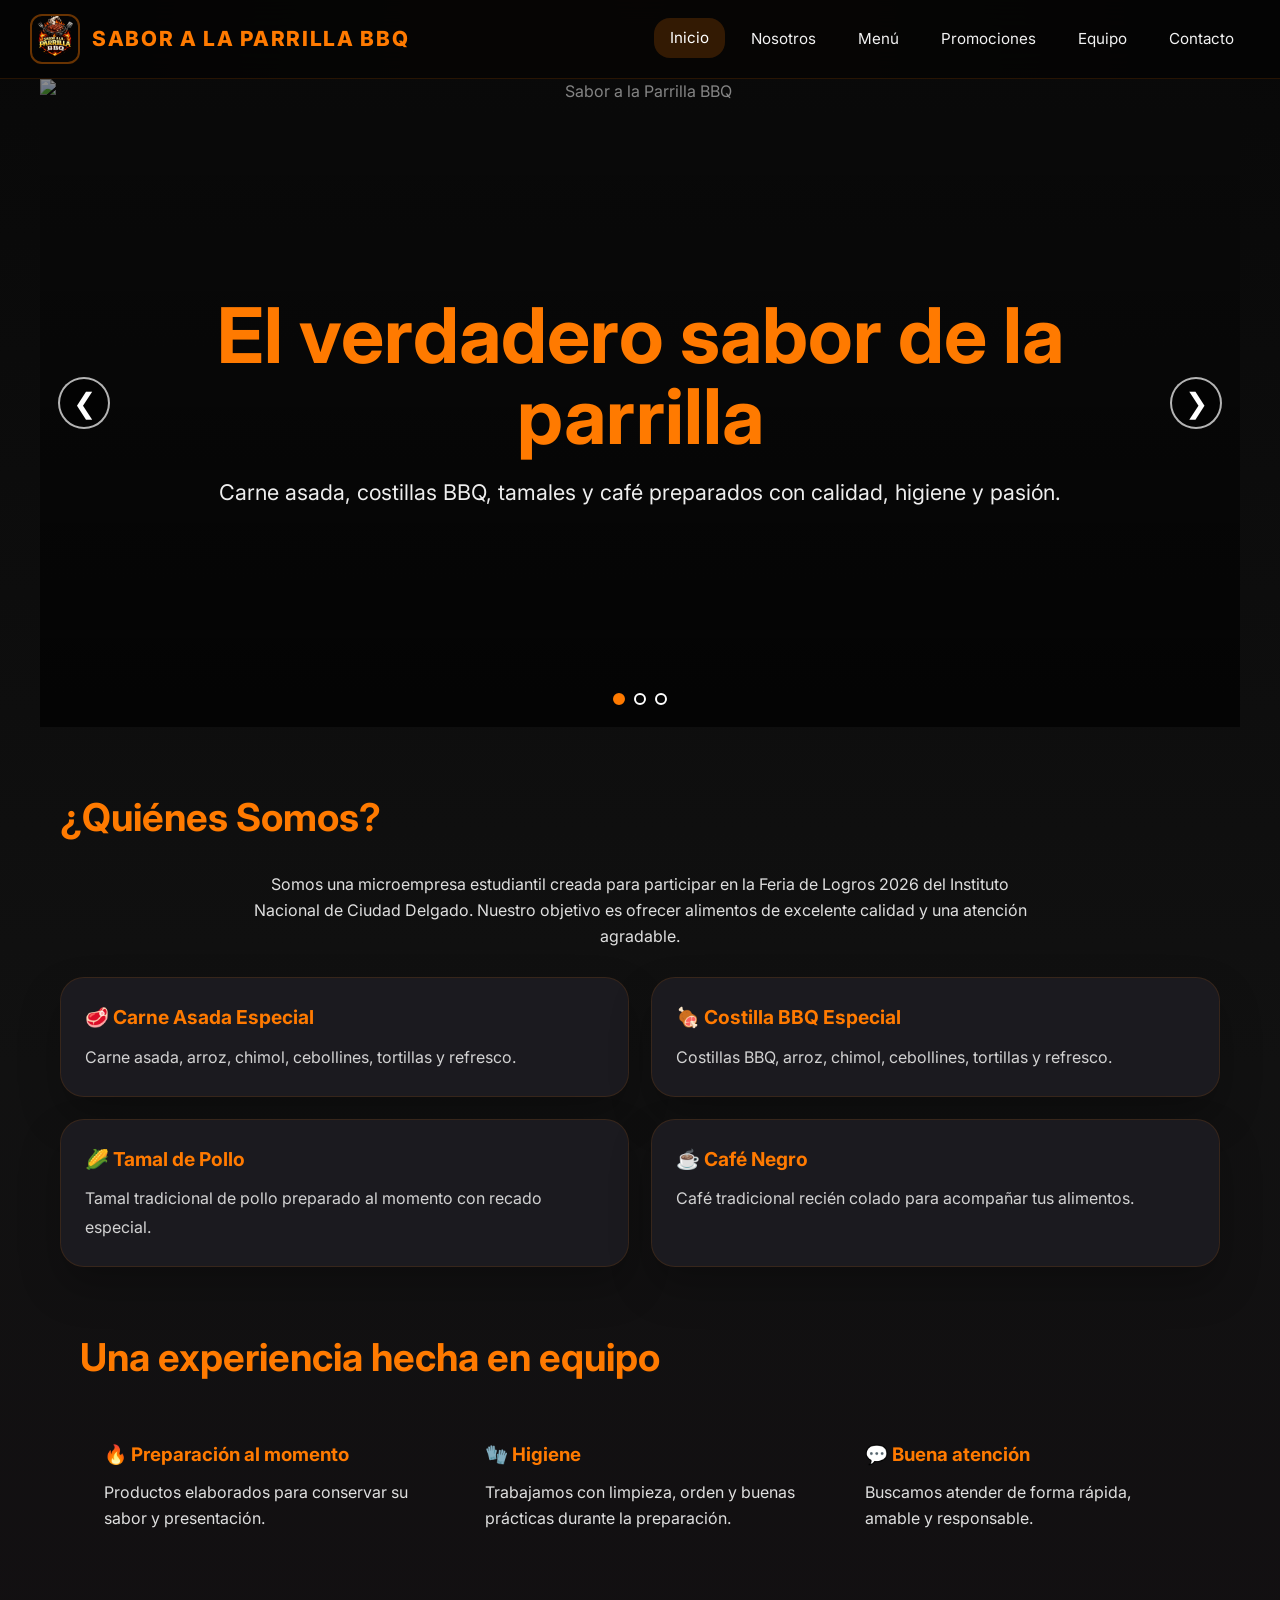
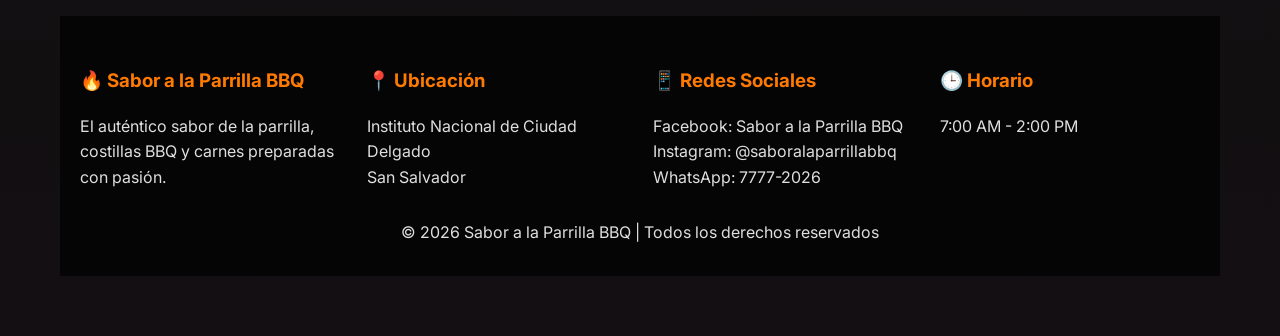
==== index.html @ 3b8cc38a "Update index.html" ====
<!DOCTYPE html>
<html lang="es">
<head>
  <meta charset="UTF-8">
  <meta name="viewport" content="width=device-width, initial-scale=1.0">
  <title>Inicio | Sabor a la Parrilla BBQ</title>
  <link rel="stylesheet" href="../css/style.css">
  <link href="https://fonts.googleapis.com/css2?family=Inter:wght@300;400;600;700;800&display=swap" rel="stylesheet">
</head>
<body>

  <!-- ===== HEADER ===== -->
  <header class="reveal">
    <div class="logo">
      <img src="img/logo.png" alt="Logo Sabor a la Parrilla BBQ" />
      SABOR A LA PARRILLA BBQ
    </div>
    <nav>

<a href="./index.html" class="active">Inicio</a>
<a href="./Html/nosotros.html">Nosotros</a>
<a href="./Html/menu.html">Menú</a>
<a href="./Html/promociones.html">Promociones</a>
<a href="./Html/equipo.html">Equipo</a>
<a href="./Html/contacto.html">Contacto</a>

      
    </nav>
  </header>

  <!-- ===== HERO ===== -->
  <section class="hero-home reveal" id="heroCarrusel" aria-label="Imágenes principales de Sabor a la Parrilla BBQ">
    <div class="hero-slides" aria-hidden="true">
      <img class="hero-slide active" src="img/banner.png" alt="Sabor a la Parrilla BBQ">
      <img class="hero-slide" src="img/carrusel2.png" alt="Platillos de Sabor a la Parrilla BBQ">
      <img class="hero-slide" src="img/carrusel3.png" alt="Especialidades de Sabor a la Parrilla BBQ">
    </div>
    <div class="hero-overlay"></div>

    <button class="hero-arrow hero-prev" type="button" aria-label="Imagen anterior">&#10094;</button>
    <button class="hero-arrow hero-next" type="button" aria-label="Siguiente imagen">&#10095;</button>

    <div class="hero-inner">
      <h1>El verdadero sabor de la parrilla</h1>
      <p>Carne asada, costillas BBQ, tamales y café preparados con calidad, higiene y pasión.</p>
    </div>

    <div class="hero-dots" aria-label="Seleccionar imagen">
      <button type="button" class="hero-dot active" data-slide="0" aria-label="Imagen 1"></button>
      <button type="button" class="hero-dot" data-slide="1" aria-label="Imagen 2"></button>
      <button type="button" class="hero-dot" data-slide="2" aria-label="Imagen 3"></button>
    </div>
  </section>

  <!-- ===== QUIÉNES SOMOS ===== -->
  <section class="seccion reveal">
    <h2>¿Quiénes Somos?</h2>
    <p class="lead">Somos una microempresa estudiantil creada para participar en la Feria de Logros 2026 del Instituto Nacional de Ciudad Delgado. Nuestro objetivo es ofrecer alimentos de excelente calidad y una atención agradable.</p>
    <div class="home-preview">

      <div class="card">
        <h3>🥩 Carne Asada Especial</h3>
        <p>Carne asada, arroz, chimol, cebollines, tortillas y refresco.</p>
      </div>

      <div class="card">
        <h3>🍖 Costilla BBQ Especial</h3>
        <p>Costillas BBQ, arroz, chimol, cebollines, tortillas y refresco.</p>
      </div>

      <div class="card">
        <h3>🌽 Tamal de Pollo</h3>
        <p>Tamal tradicional de pollo preparado al momento con recado especial.</p>
      </div>

      <div class="card">
        <h3>☕ Café Negro</h3>
        <p>Café tradicional recién colado para acompañar tus alimentos.</p>
      </div>

    </div>

  <!-- ===== EXPERIENCIA ===== -->
  <section class="seccion reveal">
    <h2>Una experiencia hecha en equipo</h2>
    <div class="simple-grid">
      <div class="simple-card">
        <h3>🔥 Preparación al momento</h3>
        <p>Productos elaborados para conservar su sabor y presentación.</p>
      </div>
      <div class="simple-card">
        <h3>🧤 Higiene</h3>
        <p>Trabajamos con limpieza, orden y buenas prácticas durante la preparación.</p>
      </div>
      <div class="simple-card">
        <h3>💬 Buena atención</h3>
        <p>Buscamos atender de forma rápida, amable y responsable.</p>
      </div>
    </div>
  </section>

  <!-- ===== FOOTER ===== -->
  <footer class="reveal">
    <div class="footer-container">
      <div class="footer-section">
        <h3>🔥 Sabor a la Parrilla BBQ</h3>
        <p>El auténtico sabor de la parrilla, costillas BBQ y carnes preparadas con pasión.</p>
      </div>
      <div class="footer-section">
        <h3>📍 Ubicación</h3>
        <p>Instituto Nacional de Ciudad Delgado</p>
        <p>San Salvador</p>
      </div>
      <div class="footer-section">
        <h3>📱 Redes Sociales</h3>
        <p>Facebook: Sabor a la Parrilla BBQ</p>
        <p>Instagram: @saboralaparrillabbq</p>
        <p>WhatsApp: 7777-2026</p>
      </div>
      <div class="footer-section">
        <h3>🕒 Horario</h3>
        <p>7:00 AM - 2:00 PM</p>
      </div>
    </div>
    <div class="footer-bottom">
      <p>© 2026 Sabor a la Parrilla BBQ | Todos los derechos reservados</p>
    </div>
  </footer>

  <script src="js/site.js"></script>

</body>
</html>
---- css/style.css ----
:root {
  --bg: #0f0f0f;
  --surface: #1b1a1f;
  --surface-strong: #24232b;
  --text: #f2f2f2;
  --accent: #ff7a00;           /* El naranja BBQ principal */
  --accent-soft: rgba(255, 122, 0, 0.18);
  --border: rgba(255, 122, 0, 0.18);
}

/* Limpiamos estilos por defecto de HTML */
* {
  margin: 0;
  padding: 0;
  box-sizing: border-box;
}

/* Scroll suave al hacer click en links internos */
html {
  scroll-behavior: smooth;
}

/* ESTILOS DEL BODY
   Aquí definimos el fondo degradado, la fuente y el color base */
body {
  min-height: 100vh;
  background: radial-gradient(circle at top, rgba(255, 122, 0, 0.12), transparent 28%),
    linear-gradient(180deg, #080808 0%, #111 55%, #130f12 100%);
  color: var(--text);
  font-family: 'Inter', 'Segoe UI', Arial, sans-serif;
  line-height: 1.6;
}

/* Agregamos una capa visual sutil al fondo */
body::before {
  content: "";
  position: fixed;
  inset: 0;
  pointer-events: none;
  background: radial-gradient(circle at center, rgba(255, 255, 255, 0.04), transparent 25%);
  mix-blend-mode: overlay;
}

/* Hacemos que todas las imágenes sean responsivas */
img {
  max-width: 100%;
  display: block;
  height: auto;
}

/* Aseguramos que botones, inputs y textareas hereden la fuente */
button,
input,
textarea,
a {
  font-family: inherit;
}

/* ============================================
   HEADER - La barra de navegación fija arriba
   ============================================
*/
header {
  position: sticky;
  top: 0;
  z-index: 100;
  display: flex;
  justify-content: space-between;
  align-items: center;
  padding: 14px 30px;
  background: rgba(5, 5, 5, 0.92);
  backdrop-filter: blur(18px);  /* El efecto vidrio esmerilado */
  border-bottom: 1px solid rgba(255, 122, 0, 0.14);
}

/* El logo con la imagen y el texto */
.logo {
  display: flex;
  align-items: center;
  gap: 12px;
  font-size: 1.3rem;
  font-weight: 800;
  color: var(--accent);
  letter-spacing: 0.08em;
}

/* Imagen del logo redondeada y con borde naranja */
.logo img {
  width: 50px;
  height: 50px;
  object-fit: cover;
  border-radius: 12px;
  border: 2px solid rgba(255, 122, 0, 0.4);
}

/* Navegación - los links horizontales */
nav {
  display: flex;
  align-items: center;
  gap: 10px;
  flex-wrap: wrap;
}

/* Estilos de los links del menú */
nav a {
  display: inline-flex;
  align-items: center;
  justify-content: center;
  padding: 8px 16px;
  color: var(--text);
  text-decoration: none;
  border-radius: 16px;
  transition: transform 0.25s ease, background 0.25s ease, color 0.25s ease;
  font-size: 0.95rem;
  cursor: pointer;
  background: none;
  border: none;
}

/* Efecto hover en los links: se ponen naranjas y suben un poquito */
nav a:hover,
nav a.active {
  color: #fff;
  background: rgba(255, 122, 0, 0.18);
  transform: translateY(-1px);
}

/* ============================================
   SECCIONES - Los apartados principales
   ============================================
*/
section {
  width: min(1200px, 100%);
  margin: 0 auto;
  padding: 60px 20px;
}

/* Todos los títulos h2 con el color naranja */
.seccion h2,
.platillos h2,
.bebidas h2,
.equipo h2,
.nosotros h2,
.valores h2,
.redes h2 {
  color: var(--accent);
  margin-bottom: 24px;
  font-size: clamp(2rem, 3vw, 3rem);
}

.seccion p,
.hero p,
.banner p,
.texto p,
.info p {
  color: #dfdfdf;
}

/* ============================================
   BANNER - Los encabezados de cada página
   ============================================
   El banner tiene una imagen de fondo con un overlay oscuro
   para que el texto blanco se vea bien encima */
.banner {
  min-height: 40vh;
  background: linear-gradient(180deg, rgba(0, 0, 0, 0.4), rgba(0, 0, 0, 0.75)), var(--surface);
  padding: 60px 20px;
  display: flex;
  flex-direction: column;
  align-items: center;
  justify-content: center;
  text-align: center;
  border-radius: 0 0 24px 24px;
}

.banner h1 {
  color: var(--accent);
  font-size: clamp(2.6rem, 5vw, 4rem);
  margin-bottom: 16px;
}

.banner p {
  color: #ddd;
  max-width: 760px;
  margin: 0 auto;
  font-size: 1.15rem;
}

.banner img {
  max-width: 180px;
  margin-bottom: 18px;
  border-radius: 16px;
}

/* ============================================
   PRODUCTOS/CARDS - Las tarjetas de menú
   ============================================
   Usamos Grid para que se acomoden automáticamente */
.productos,
.contenedor,
.contenedor-bebidas,
.valores-grid,
.equipo .cards,
.reseñas-grid {
  display: grid;
  gap: 22px;
  margin-top: 30px;
}

.productos,
.reseñas-grid {
  grid-template-columns: repeat(2, minmax(0, 1fr));
}

.contenedor,
.contenedor-bebidas,
.valores-grid,
.equipo .cards {
  grid-template-columns: repeat(auto-fit, minmax(240px, 1fr));
}

.card,
.persona,
.review-card,
.info,
.formulario,
.caja,
.bebida-card {
  background: var(--surface);
  border: 1px solid rgba(255, 122, 0, 0.12);
  border-radius: 24px;
  box-shadow: 0 20px 40px rgba(0, 0, 0, 0.25);
  overflow: hidden;
  transition: transform 0.3s ease, border-color 0.3s ease, box-shadow 0.3s ease;
}

.card:hover,
.persona:hover,
.review-card:hover,
.bebida-card:hover,
.info:hover,
.formulario:hover,
.caja:hover {
  transform: translateY(-8px);
  border-color: rgba(255, 122, 0, 0.3);
}

.card img,
.bebida-card img {
  width: 100%;
  height: 200px;
  object-fit: cover;
}

.card-contenido,
.nosotros-texto,
.texto,
.info,
.formulario,
.caja {
  padding: 20px;
}

.card h3,
.persona h3,
.review-card h3,
.bebida-card h3 {
  margin-bottom: 10px;
  color: var(--accent);
  font-size: 1.2rem;
}

.card p,
.persona p,
.review-card p,
.bebida-card p,
.info p,
.formulario p,
.caja p {
  color: #d2d2d2;
  line-height: 1.8;
}

.card span,
.bebida-card span {
  color: var(--accent);
  font-weight: 700;
  display: block;
  margin-top: 12px;
}

.persona {
  padding: 28px;
  text-align: center;
}

/* ===== NOSOTROS ===== */
.nosotros-contenido,
.texto {
  max-width: 920px;
  margin: 0 auto;
  text-align: left;
}

.nosotros-texto h3,
.texto h2,
.texto h3,
.caja h2 {
  color: var(--accent);
  margin-bottom: 18px;
}

.valores-lista {
  list-style: none;
  margin-top: 18px;
}

.valores-lista li {
  background: rgba(255, 122, 0, 0.07);
  padding: 16px 18px;
  margin-bottom: 12px;
  border-left: 4px solid var(--accent);
  border-radius: 12px;
}

/* ===== EQUIPO - Grid 2x2 ===== */
.cards-grid {
  display: grid;
  grid-template-columns: repeat(2, 1fr);
  gap: 26px;
  margin-top: 30px;
  max-width: 900px;
  margin-left: auto;
  margin-right: auto;
}

.cards-grid .card {
  background: var(--surface);
  border: 1px solid rgba(255, 122, 0, 0.12);
  border-radius: 24px;
  box-shadow: 0 20px 40px rgba(0, 0, 0, 0.25);
  overflow: hidden;
  transition: transform 0.3s ease, border-color 0.3s ease, box-shadow 0.3s ease;
  padding-bottom: 24px;
  text-align: center;
}

.cards-grid .card:hover {
  transform: translateY(-8px);
  border-color: rgba(255, 122, 0, 0.3);
}

.cards-grid .card img {
  width: 100%;
  height: 260px;
  object-fit: cover;
}

.cards-grid .card h3 {
  color: var(--accent);
  font-size: 1.2rem;
  margin: 16px 16px 8px 16px;
}

.cards-grid .card p {
  color: #d2d2d2;
  padding: 0 16px 16px 16px;
  line-height: 1.6;
}

/* ===== RESPONSIVE ===== */
@media (max-width: 760px) {
  .cards-grid {
    grid-template-columns: 1fr 1fr;
    gap: 16px;
  }
}

@media (max-width: 480px) {
  .cards-grid {
    grid-template-columns: 1fr;
    gap: 20px;
  }
}

/* ===== CONTACTO ===== */
.contacto {
  display: grid;
  grid-template-columns: repeat(2, minmax(280px, 1fr));
  gap: 30px;
  align-items: start;
  padding: 70px 20px;
}

.contacto h2 {
  text-align: left;
}

.formulario input,
.formulario textarea {
  width: 100%;
  background: rgba(255, 255, 255, 0.05);
  border: 1px solid rgba(255, 255, 255, 0.08);
  border-radius: 16px;
  padding: 16px;
  color: #eee;
  margin-top: 16px;
  outline: none;
  transition: border-color 0.25s ease, transform 0.25s ease;
}

.formulario textarea {
  min-height: 150px;
  resize: vertical;
}

.formulario input:focus,
.formulario textarea:focus {
  border-color: var(--accent);
  box-shadow: 0 0 0 4px rgba(255, 122, 0, 0.1);
  transform: translateY(-1px);
}

.formulario button {
  width: 100%;
  margin-top: 24px;
  border: none;
  background: var(--accent);
  color: #111;
  padding: 16px;
  font-size: 1rem;
  border-radius: 999px;
  cursor: pointer;
  transition: transform 0.25s ease, background 0.25s ease;
}

.formulario button:hover {
  background: #ff9d32;
  transform: translateY(-2px);
}

/* ===== REDES SOCIALES ===== */
.redes {
  padding: 70px 20px;
  text-align: center;
}

.social {
  display: flex;
  justify-content: center;
  flex-wrap: wrap;
  gap: 20px;
}

.social img {
  width: 60px;
  height: 60px;
  object-fit: cover;
  border-radius: 16px;
  border: 2px solid rgba(255, 122, 0, 0.18);
  transition: transform 0.25s ease, filter 0.25s ease;
}

.social img:hover {
  transform: translateY(-4px) scale(1.05);
  filter: drop-shadow(0 20px 35px rgba(255, 122, 0, 0.25));
}

/* ===== MAPA ===== */
.mapa-boton {
  text-align: center;
  margin: 40px 0 20px;
}

#btnMostrarUbicacion {
  background: transparent;
  border: 2px solid var(--accent);
  color: var(--text);
  padding: 14px 30px;
  border-radius: 999px;
  cursor: pointer;
  transition: background 0.25s ease, transform 0.25s ease;
}

#btnMostrarUbicacion:hover {
  background: var(--accent-soft);
  transform: translateY(-2px);
}

.mapa-oculto {
  display: none;
  width: 100%;
  max-width: 980px;
  margin: 0 auto 60px;
  border-radius: 24px;
  overflow: hidden;
  box-shadow: 0 25px 60px rgba(0, 0, 0, 0.28);
}

.mapa-oculto.visible {
  display: block;
  animation: fadeInUp 0.55s ease both;
}

/* ===== FOOTER ===== */
footer {
  background: #050505;
  padding: 50px 20px 30px;
}

.footer-container {
  display: grid;
  grid-template-columns: repeat(auto-fit, minmax(200px, 1fr));
  gap: 26px;
}

.footer-section h3 {
  color: var(--accent);
  margin-bottom: 18px;
}

.footer-bottom {
  margin-top: 30px;
  color: #8f8f8f;
  text-align: center;
}

/* ============================================
   ANIMACIONES - Los efectos de entrada
   ============================================
   Cuando haces scroll, las secciones aparecen con una animación suave */
.reveal {
    opacity: 1;
    transform: none;
    transition: opacity 0.8s ease, transform 0.8s ease;
}

.reveal.visible {
    opacity: 1;
    transform: translateY(0);
}

/* Animación de entrada desde arriba */
@keyframes fadeInDown {
  from {
    opacity: 0;
    transform: translateY(-20px);
  }
  to {
    opacity: 1;
    transform: translateY(0);
  }
}

/* Animación de entrada desde abajo */
@keyframes fadeInUp {
  from {
    opacity: 0;
    transform: translateY(20px);
  }
  to {
    opacity: 1;
    transform: translateY(0);
  }
}

/* ============================================
   RESPONSIVE - Para que se vea bien en móvil
   ============================================
*/
@media (max-width: 980px) {
  header {
    padding: 14px 20px;
  }
  nav {
    justify-content: center;
  }
  .contacto,
  .nosotros,
  .mision-vision,
  .platillos,
  .bebidas,
  .equipo .cards,
  .valores-grid {
    grid-template-columns: 1fr;
  }
}

@media (max-width: 760px) {
  .hero {
    min-height: 50vh;
    padding: 40px 16px;
  }
  .hero-text h1 {
    font-size: 2.8rem;
  }
  .slides img {
    height: 320px;
  }
  .productos,
  .reseñas-grid {
    grid-template-columns: 1fr;
  }
}

@media (max-width: 560px) {
  section {
    padding: 40px 16px;
  }
  .hero-text h1 {
    font-size: 2.2rem;
  }
  nav a {
    padding: 6px 10px;
    font-size: 0.85rem;
  }
  .footer-container {
    grid-template-columns: 1fr;
  }
}


/* ============================================
   PROMOCIONES - Estilos para la página de ofertas
   ============================================
*/

.promocion-destacada {
  background: linear-gradient(135deg, rgba(255, 122, 0, 0.15), rgba(255, 122, 0, 0.05));
  border: 2px solid var(--accent);
  border-radius: 24px;
  padding: 30px;
  margin-bottom: 30px;
  text-align: center;
}

.promocion-destacada h2 {
  color: var(--accent);
  font-size: 2rem;
}

.precio-oferta {
  font-size: 2rem;
  font-weight: 800;
  color: #ff6b6b;
}

.precio-original {
  font-size: 1.2rem;
  color: #888;
  text-decoration: line-through;
  margin-right: 12px;
}

.ahorro {
  display: inline-block;
  background: #ff6b6b;
  color: #fff;
  padding: 4px 14px;
  border-radius: 30px;
  font-weight: 700;
  font-size: 0.9rem;
  margin-left: 10px;
}

/* Combos Grid */
.combos-grid {
  display: grid;
  grid-template-columns: repeat(auto-fit, minmax(260px, 1fr));
  gap: 24px;
  margin-top: 30px;
}

.combo-card {
  background: var(--surface);
  border: 1px solid rgba(255, 122, 0, 0.2);
  border-radius: 24px;
  overflow: hidden;
  transition: transform 0.3s ease, border-color 0.3s ease;
  padding-bottom: 20px;
}

.combo-card:hover {
  transform: translateY(-8px);
  border-color: var(--accent);
}

.combo-card img {
  width: 100%;
  height: 220px;
  object-fit: cover;
}

.combo-card .combo-contenido {
  padding: 20px;
}

.combo-card h3 {
  color: var(--accent);
  font-size: 1.3rem;
  margin-bottom: 8px;
}

.combo-card .incluye {
  color: #aaa;
  font-size: 0.9rem;
  margin: 8px 0;
}

.combo-card .incluye span {
  display: inline-block;
  background: rgba(255, 122, 0, 0.12);
  padding: 2px 12px;
  border-radius: 20px;
  margin: 3px 4px;
  font-size: 0.8rem;
}

.combo-card .precio-oferta {
  font-size: 1.4rem;
}

/* Ofertas Grid */
.ofertas-grid {
  display: grid;
  grid-template-columns: repeat(auto-fit, minmax(200px, 1fr));
  gap: 20px;
  margin-top: 30px;
}

.oferta-item {
  background: var(--surface);
  border: 1px solid rgba(255, 122, 0, 0.12);
  border-radius: 20px;
  padding: 24px;
  text-align: center;
  transition: transform 0.3s ease, border-color 0.3s ease;
  position: relative;
  overflow: hidden;
}

.oferta-item:hover {
  transform: translateY(-6px);
  border-color: var(--accent);
}

.oferta-etiqueta {
  display: inline-block;
  background: var(--accent);
  color: #111;
  padding: 4px 14px;
  border-radius: 30px;
  font-weight: 700;
  font-size: 0.85rem;
  margin-bottom: 12px;
}

.oferta-item h3 {
  color: var(--accent);
  font-size: 1.1rem;
  margin-bottom: 6px;
}

.oferta-item p {
  color: #aaa;
  font-size: 0.95rem;
}

.oferta-item .precio-oferta {
  font-size: 1.2rem;
}

/* Botón de ordenar en promociones */
.btn-ordenar {
  background: var(--accent);
  color: #111;
  border: none;
  padding: 14px 30px;
  font-size: 1.1rem;
  font-weight: 700;
  border-radius: 999px;
  cursor: pointer;
  transition: transform 0.25s ease, background 0.25s ease;
  display: inline-block;
  text-decoration: none;
}

.btn-ordenar:hover {
  background: #ff9d32;
  transform: scale(1.03);
}

/* ===== RESPONSIVE ===== */
@media (max-width: 760px) {
  .combos-grid {
    grid-template-columns: 1fr 1fr;
  }
  .ofertas-grid {
    grid-template-columns: 1fr 1fr;
  }
}

@media (max-width: 480px) {
  .combos-grid {
    grid-template-columns: 1fr;
  }
  .ofertas-grid {
    grid-template-columns: 1fr;
  }
  .promocion-destacada {
    padding: 20px;
  }
  .precio-oferta {
    font-size: 1.5rem;
  }
}
/* ==========================================================
   CARRUSEL PRINCIPAL DEL INICIO
   ========================================================== */
.hero-home {
  min-height: 72vh;
  padding: 80px 70px;
  position: relative;
  overflow: hidden;
  display: flex;
  align-items: center;
  justify-content: center;
  text-align: center;
  isolation: isolate;
  background: #111;
}
.hero-slides, .hero-overlay {
  position: absolute;
  inset: 0;
}
.hero-slides { z-index: 0; }
.hero-slide {
  position: absolute;
  inset: 0;
  width: 100%;
  height: 100%;
  object-fit: cover;
  opacity: 0;
  transition: opacity .6s ease;
  pointer-events: none;
}
.hero-slide.active { opacity: 1; }
.hero-overlay {
  z-index: 1;
  background: linear-gradient(180deg, rgba(0,0,0,.45), rgba(0,0,0,.78));
}
.hero-home .hero-inner { position: relative; z-index: 2; max-width: 900px; }
.hero-home h1 {
  font-size: clamp(2.7rem, 6vw, 5.2rem);
  color: var(--accent);
  line-height: 1.05;
  margin-bottom: 18px;
}
.hero-home p { font-size: clamp(1.05rem, 2vw, 1.35rem); color: #eee; }
.hero-arrow {
  position: absolute;
  z-index: 4;
  top: 50%;
  transform: translateY(-50%);
  width: 52px;
  height: 52px;
  border: 2px solid rgba(255,255,255,.7);
  border-radius: 50%;
  background: rgba(0,0,0,.45);
  color: #fff;
  font-size: 28px;
  line-height: 1;
  cursor: pointer;
  display: flex;
  align-items: center;
  justify-content: center;
  transition: .2s ease;
}
.hero-arrow:hover { background: var(--accent); color: #111; transform: translateY(-50%) scale(1.06); }
.hero-prev { left: 18px; }
.hero-next { right: 18px; }
.hero-dots {
  position: absolute;
  z-index: 4;
  left: 50%;
  bottom: 22px;
  transform: translateX(-50%);
  display: flex;
  gap: 9px;
}
.hero-dot {
  width: 12px;
  height: 12px;
  padding: 0;
  border: 2px solid #fff;
  border-radius: 50%;
  background: transparent;
  cursor: pointer;
}
.hero-dot.active { background: var(--accent); border-color: var(--accent); }

/* ==========================================================
   UNIFICADO DEL PROYECTO - HOME / NOSOTROS / MENÚ / EQUIPO
   ========================================================== */
.info-grid {
  display:grid; grid-template-columns:repeat(2,minmax(0,1fr)); gap:22px; margin-top:25px;
}
.info-grid .caja, .simple-card { padding: 24px; }
.simple-grid { display:grid; grid-template-columns:repeat(auto-fit,minmax(240px,1fr)); gap:22px; margin-top:28px; }
.simple-card h3 { color:var(--accent); margin-bottom:10px; }
.btn-row { display:flex; gap:12px; justify-content:center; flex-wrap:wrap; margin-top:28px; }
.page-title { text-align:center; margin-bottom:12px; color:var(--accent); }
.lead { text-align:center; max-width:780px; margin:0 auto; color:#d7d7d7; }
.equipo-fotos { display:grid; grid-template-columns:repeat(4,minmax(0,1fr)); gap:22px; margin-top:28px; }
.equipo-fotos .persona { padding-bottom:20px; text-align:center; }
.equipo-fotos .persona img { width:100%; height:250px; object-fit:cover; }
.equipo-fotos .persona .persona-texto { padding:18px; }
.equipo-fotos .persona h3 { color:var(--accent); margin-bottom:6px; }
/* Menu */
.menu-grid {
  display: grid;
  grid-template-columns: repeat(3, minmax(0, 1fr));
  gap: 26px;
  margin-top: 28px;
}

.menu-card {
  display: flex;
  flex-direction: column;
  background: linear-gradient(145deg, rgba(36, 35, 43, 0.96), rgba(27, 26, 31, 0.98));
  border: 1px solid rgba(255, 122, 0, 0.16);
  border-radius: 18px;
  overflow: hidden;
  box-shadow: 0 16px 34px rgba(0, 0, 0, 0.28);
  transition: transform 0.3s ease, border-color 0.3s ease, box-shadow 0.3s ease;
}

.menu-card:hover {
  transform: translateY(-6px);
  border-color: rgba(255, 122, 0, 0.55);
  box-shadow: 0 22px 42px rgba(0, 0, 0, 0.38);
}

.menu-card img {
  width: 100%;
  aspect-ratio: 4 / 3;
  height: auto;
  object-fit: cover;
  transition: transform 0.4s ease;
}

.menu-card:hover img {
  transform: scale(1.04);
}

.menu-card .menu-body {
  display: flex;
  flex: 1;
  flex-direction: column;
  align-items: center;
  padding: 22px 20px 20px;
  text-align: center;
}

.menu-card h3 {
  color: var(--accent);
  margin-bottom: 8px;
  font-size: 1.2rem;
}

.menu-card p {
  min-height: 52px;
  color: #d2d2d2;
  font-size: 0.95rem;
}

.menu-card .precio {
  display: block;
  margin: 14px 0 16px;
  color: #fff;
  font-size: 1.4rem;
  font-weight: 800;
}

.agregar-btn,
.carrito-botones button {
  border: 0;
  border-radius: 10px;
  background: var(--accent);
  color: #17100a;
  padding: 11px 16px;
  font-size: 0.9rem;
  font-weight: 700;
  cursor: pointer;
  transition: background 0.25s ease, transform 0.25s ease, box-shadow 0.25s ease;
}

.agregar-btn {
  width: 100%;
  margin-top: auto;
}

.agregar-btn:hover,
.carrito-botones button:hover {
  background: #ff9d32;
  box-shadow: 0 8px 18px rgba(255, 122, 0, 0.22);
  transform: translateY(-2px);
}

.carrito-panel {
  width: min(1000px, calc(100% - 40px));
  margin: 42px auto 70px;
  padding: 30px;
  background: linear-gradient(145deg, rgba(36, 35, 43, 0.98), rgba(27, 26, 31, 0.98));
  border: 1px solid rgba(255, 122, 0, 0.16);
  border-radius: 18px;
  box-shadow: 0 20px 40px rgba(0, 0, 0, 0.28);
}

.carrito-panel h2 {
  color: var(--accent);
}

.lista-carrito {
  display: grid;
  gap: 12px;
  margin: 20px 0;
}

.item-carrito {
  display: flex;
  align-items: center;
  justify-content: space-between;
  gap: 15px;
  padding: 14px 16px;
  background: rgba(255, 255, 255, 0.045);
  border: 1px solid rgba(255, 255, 255, 0.07);
  border-radius: 12px;
}

.item-carrito p {
  margin-top: 4px;
  color: #bbb;
}

.item-carrito .eliminar-btn {
  border: 1px solid rgba(255, 107, 107, 0.45);
  border-radius: 8px;
  background: rgba(111, 35, 35, 0.45);
  color: #ffb3b3;
  padding: 8px 12px;
  cursor: pointer;
}

.carrito-total {
  color: var(--accent);
  font-size: 1.25rem;
  font-weight: 800;
  text-align: right;
}

.carrito-botones {
  display: flex;
  justify-content: flex-end;
  gap: 12px;
  flex-wrap: wrap;
  margin-top: 20px;
}

@media (max-width: 560px) {
  .menu-grid {
    grid-template-columns: 1fr;
    gap: 20px;
  }

  .menu-card img {
    height: 200px;
  }

  .carrito-panel {
    width: calc(100% - 32px);
    padding: 22px 16px;
  }

  .item-carrito {
    align-items: flex-start;
  }

  .carrito-botones button {
    flex: 1 1 180px;
  }
}

@media (min-width: 561px) and (max-width: 900px) {
  .menu-grid {
    grid-template-columns: repeat(2, minmax(0, 1fr));
  }
}
.factura, .modal-envio { display:none; }
.factura.activo { display:block; position:fixed; inset:6% 50% auto auto; transform:translateX(50%); width:min(680px,92%); max-height:82vh; overflow:auto; background:#fff; color:#111; padding:28px; border-radius:22px; z-index:2000; box-shadow:0 30px 80px rgba(0,0,0,.55); }
.modal-envio.activo { display:flex; position:fixed; inset:0; align-items:center; justify-content:center; background:rgba(0,0,0,.72); z-index:1900; padding:20px; }
.form-envio { width:min(560px,100%); background:var(--surface); color:var(--text); padding:26px; border-radius:24px; }
.form-group { margin-top:16px; }
.form-group label { display:block; margin-bottom:7px; color:#ddd; }
.form-envio input, .form-envio textarea { width:100%; padding:13px 14px; border-radius:14px; border:1px solid rgba(255,255,255,.08); background:rgba(255,255,255,.05); color:#fff; }
.form-envio textarea { min-height:120px; resize:vertical; }
.form-botones { display:flex; gap:10px; justify-content:flex-end; margin-top:20px; flex-wrap:wrap; }
.cerrar-form-btn { background:#3a3a3a; color:#fff; }
.cerrar-btn { margin-top:20px; }
/* Home sections */
.home-preview { display:grid; grid-template-columns:repeat(2,minmax(0,1fr)); gap:22px; margin-top:28px; }
.home-preview .card { padding:24px; }
.home-cta { text-align:center; }
@media (max-width:980px){ .equipo-fotos{grid-template-columns:repeat(2,minmax(0,1fr));} .info-grid,.home-preview{grid-template-columns:1fr;} }
@media (max-width:760px){ header{padding:12px 16px; flex-direction:column; gap:10px;} .logo{font-size:1rem;} nav{justify-content:center;} .equipo-fotos{grid-template-columns:1fr;} }
@media print {
  body * { visibility:hidden; }
  .factura, .factura * { visibility:visible; }
  .factura { position:static; transform:none; width:100%; max-height:none; box-shadow:none; }
}


@media (max-width: 600px) {
  .hero-home { min-height: 68vh; padding: 70px 62px 70px; }
  .hero-arrow { width: 44px; height: 44px; font-size: 22px; }
  .hero-prev { left: 10px; }
  .hero-next { right: 10px; }
}
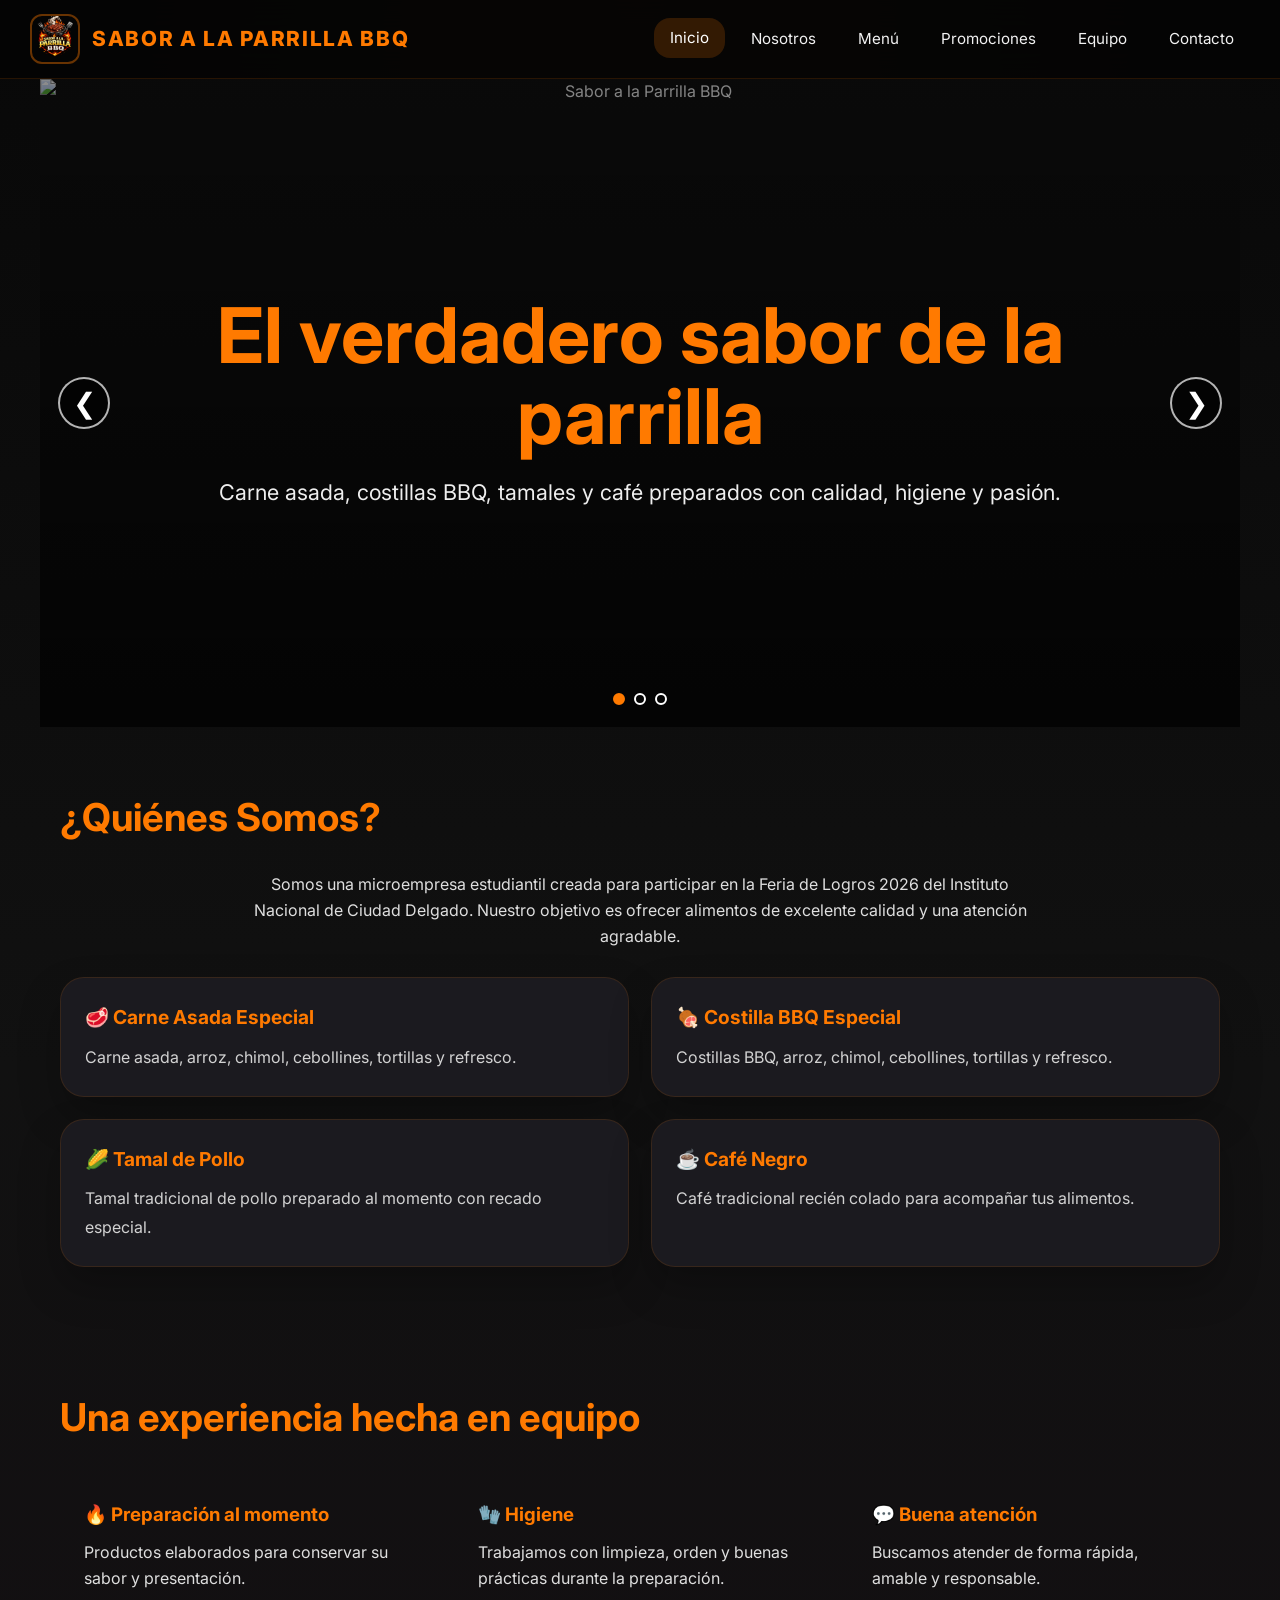
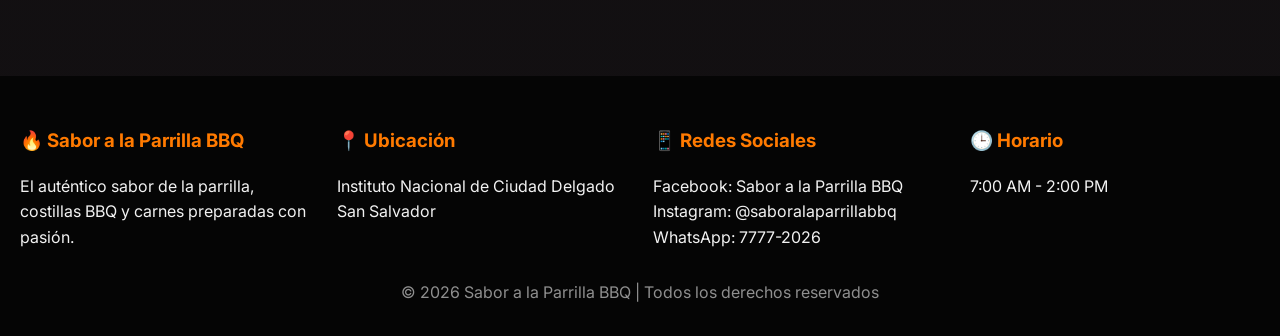
==== commit c7e91a8f: "Update index.html" ====
--- a/index.html
+++ b/index.html
@@ -79,7 +79,7 @@
       </div>
 
     </div>
-
+    </section>
   <!-- ===== EXPERIENCIA ===== -->
   <section class="seccion reveal">
     <h2>Una experiencia hecha en equipo</h2>
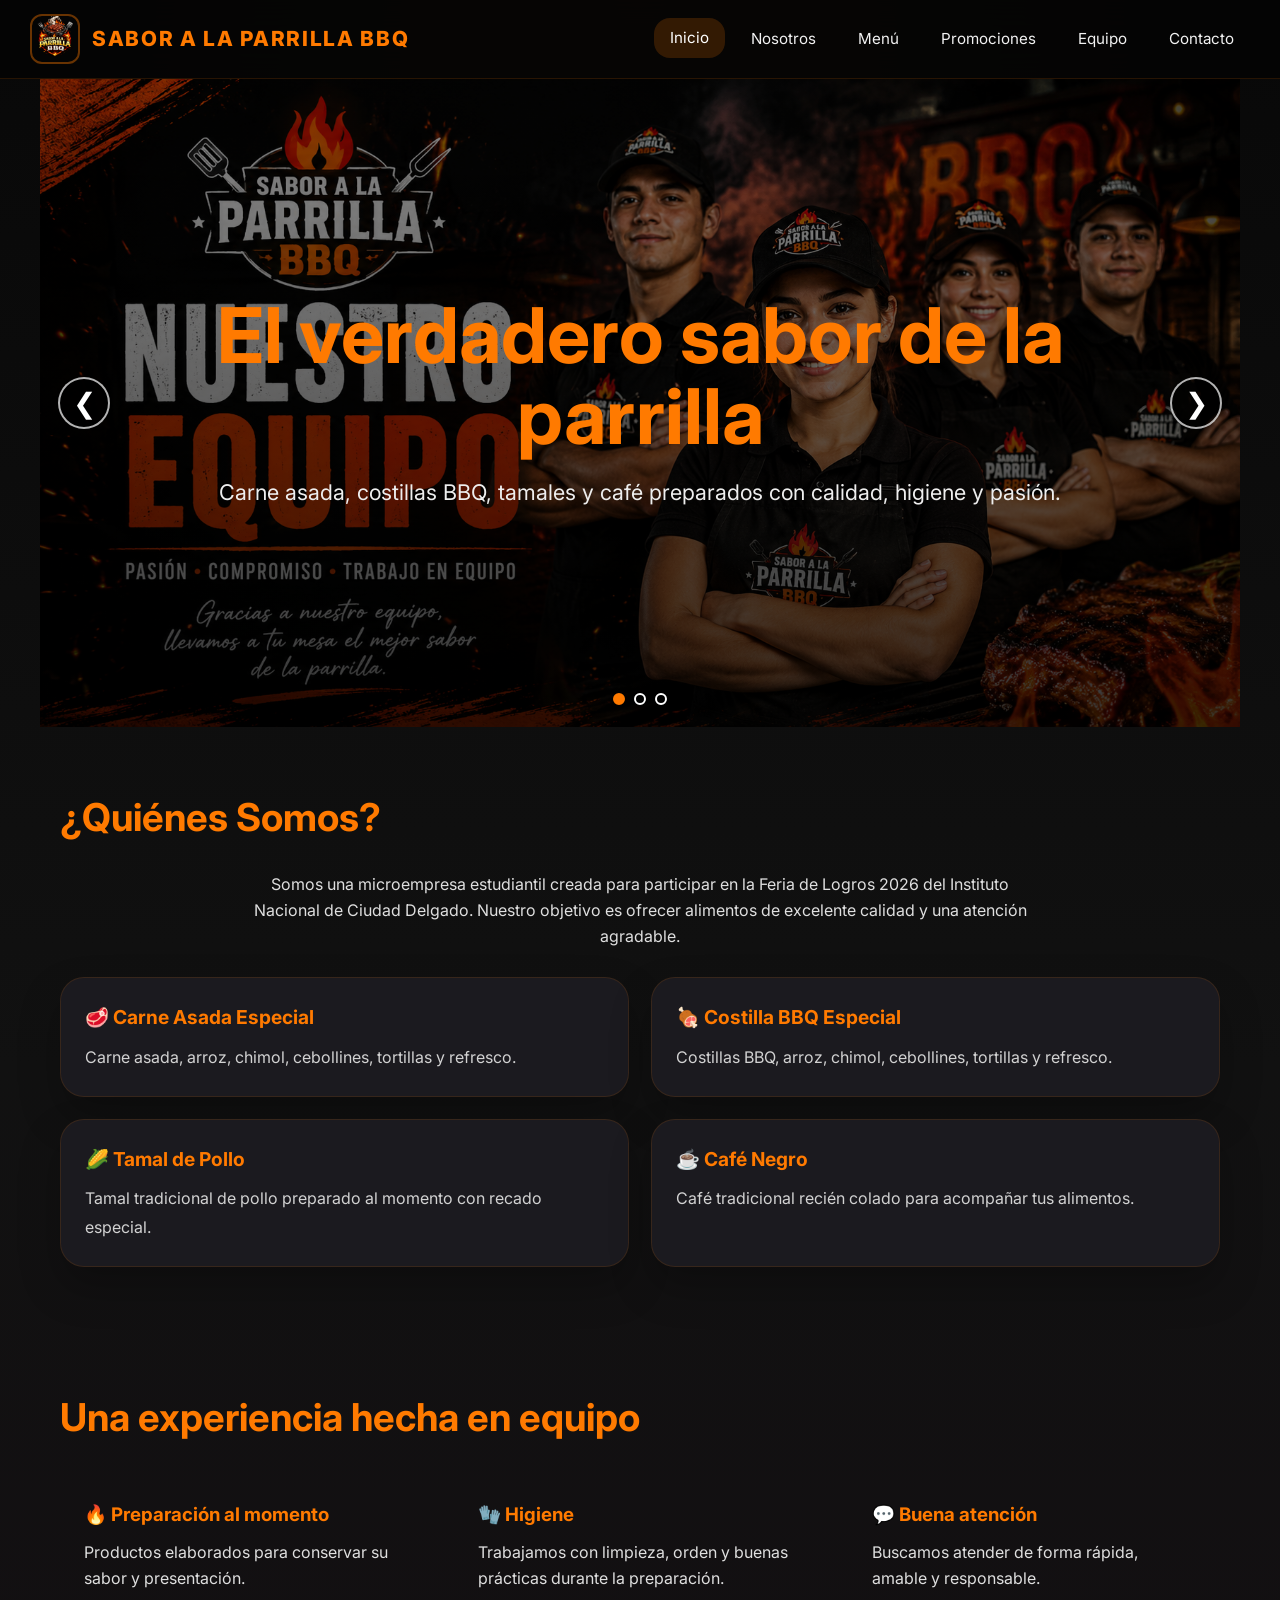
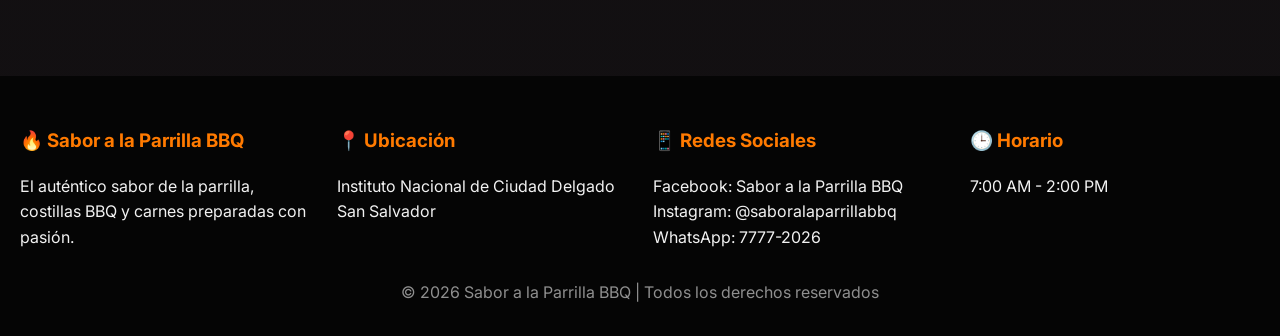
==== commit 7a49d086: "Update index.html" ====
--- a/index.html
+++ b/index.html
@@ -4,7 +4,7 @@
   <meta charset="UTF-8">
   <meta name="viewport" content="width=device-width, initial-scale=1.0">
   <title>Inicio | Sabor a la Parrilla BBQ</title>
-  <link rel="stylesheet" href="../css/style.css">
+  <link rel="stylesheet" href="https://ramirezcruzjasonefrain13-debug.github.io/Jason----Sabor-a-la-parrillaPR/css/style.css?v=3">
   <link href="https://fonts.googleapis.com/css2?family=Inter:wght@300;400;600;700;800&display=swap" rel="stylesheet">
 </head>
 <body>
@@ -127,7 +127,7 @@
     </div>
   </footer>
 
-  <script src="js/site.js"></script>
+  <script src="./Js/site.js"></script>
 
 </body>
 </html>
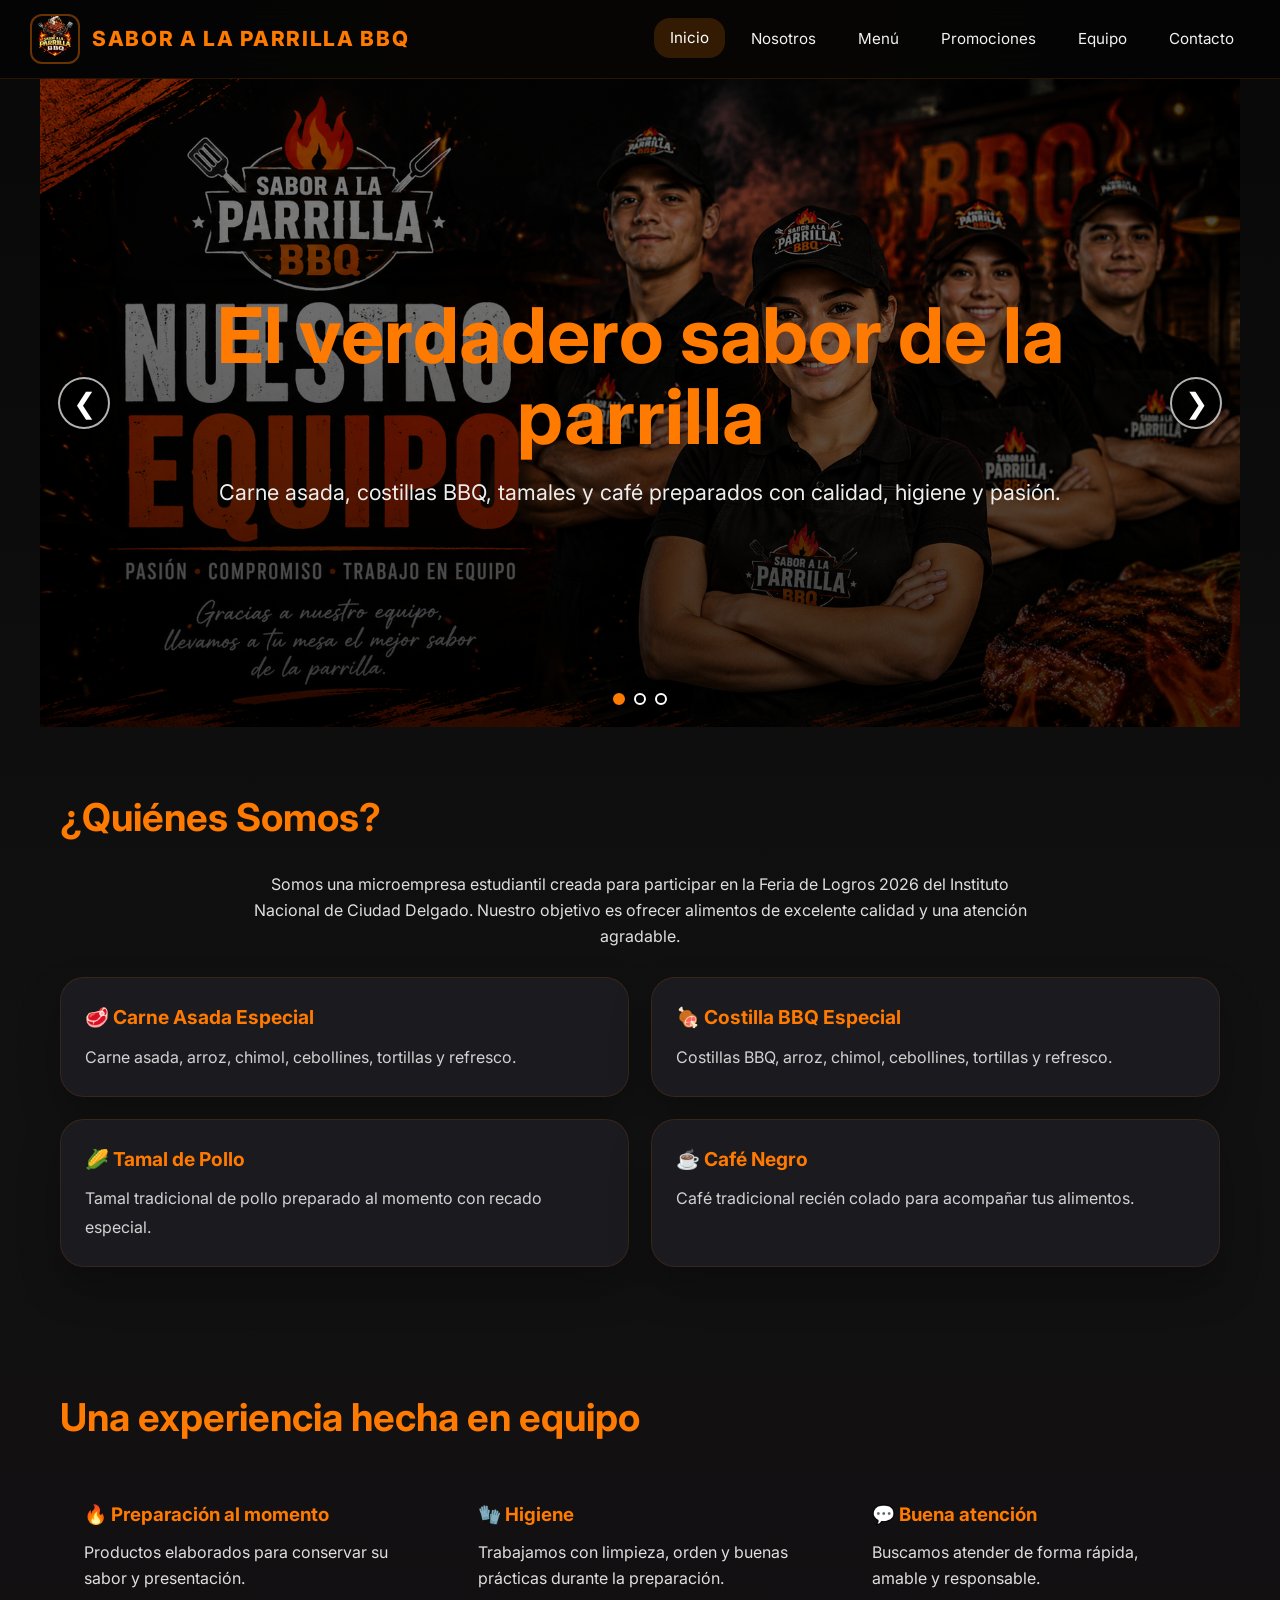
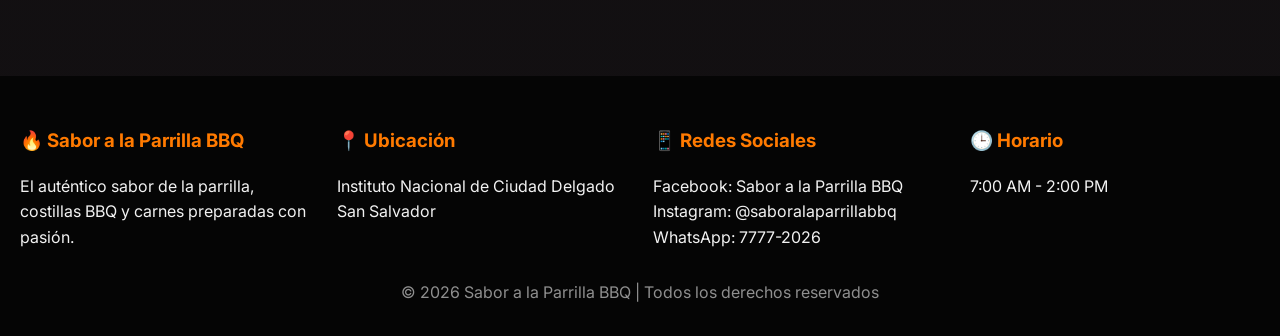
==== commit aa061b21: "Update index.html" ====
--- a/index.html
+++ b/index.html
@@ -126,8 +126,7 @@
       <p>© 2026 Sabor a la Parrilla BBQ | Todos los derechos reservados</p>
     </div>
   </footer>
-
-  <script src="./Js/site.js"></script>
-
+  
+<script src="./Js/Site.js"></script>
 </body>
 </html>
